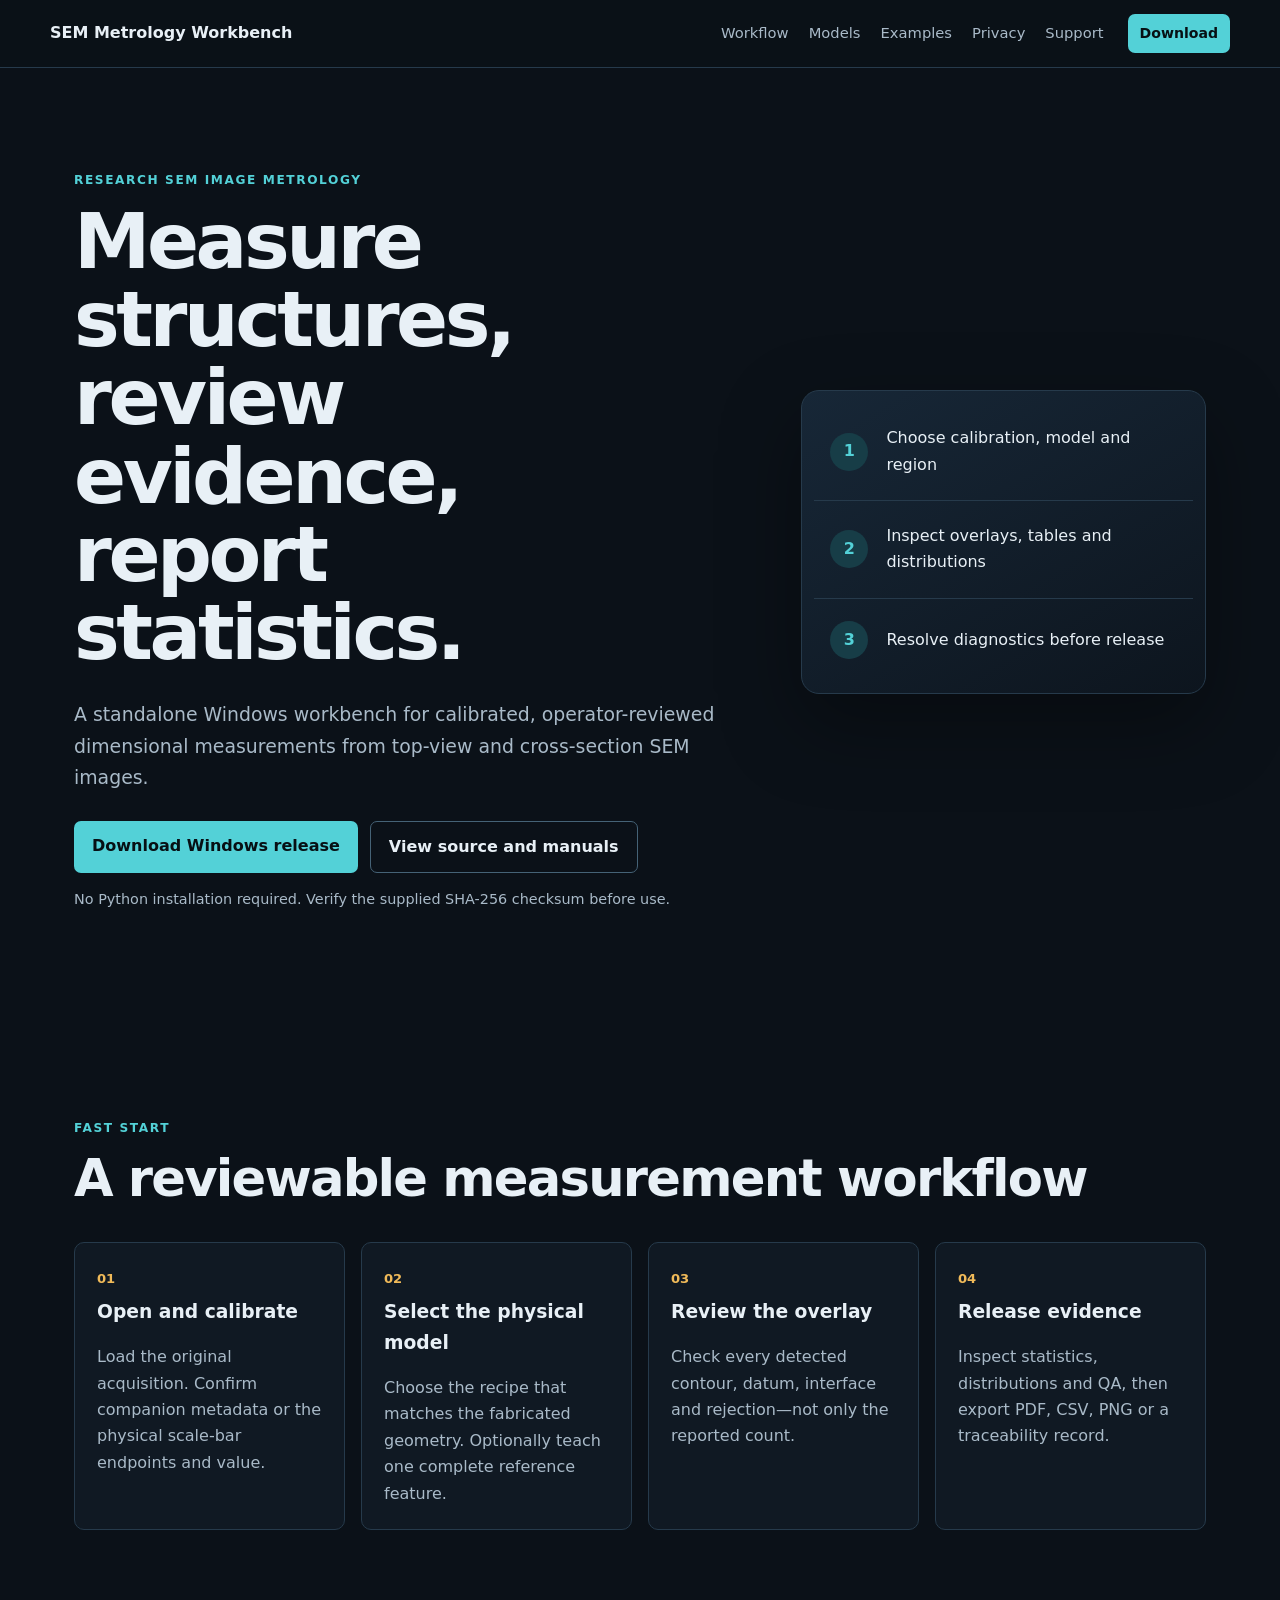
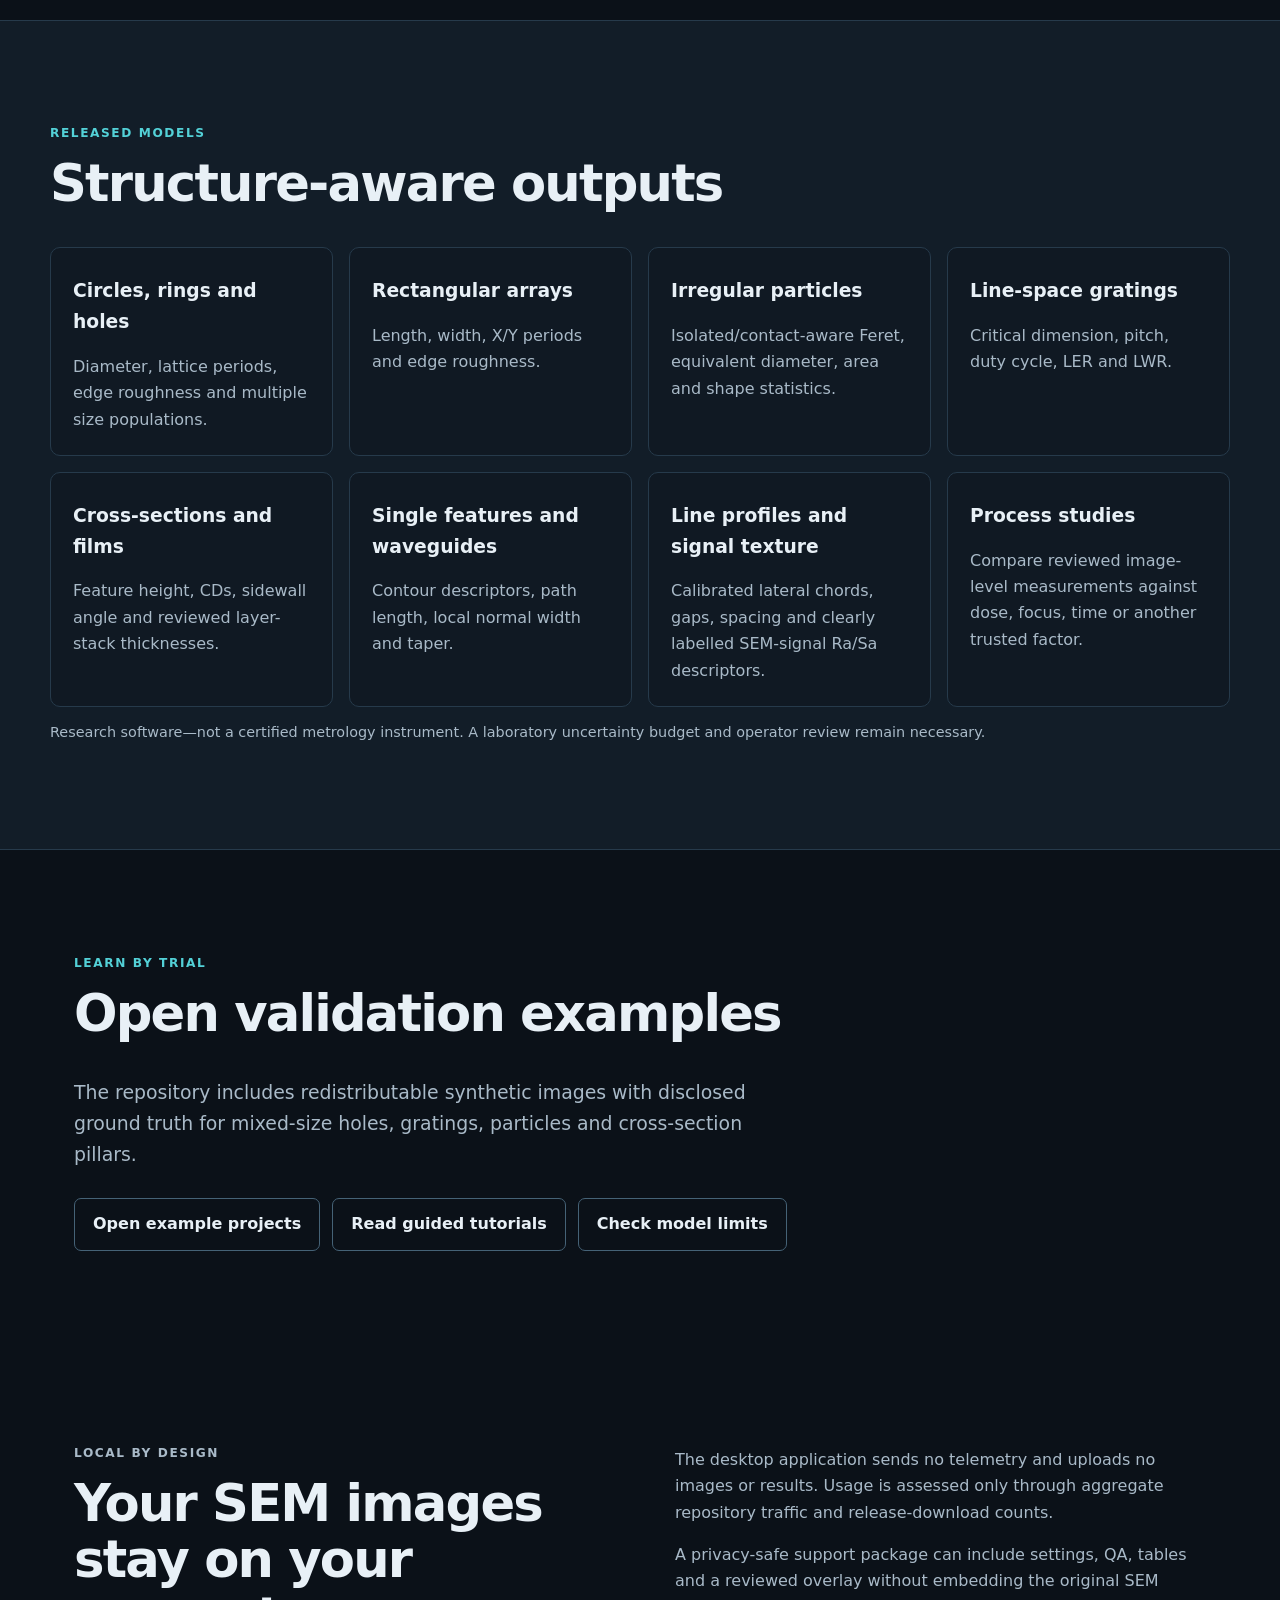
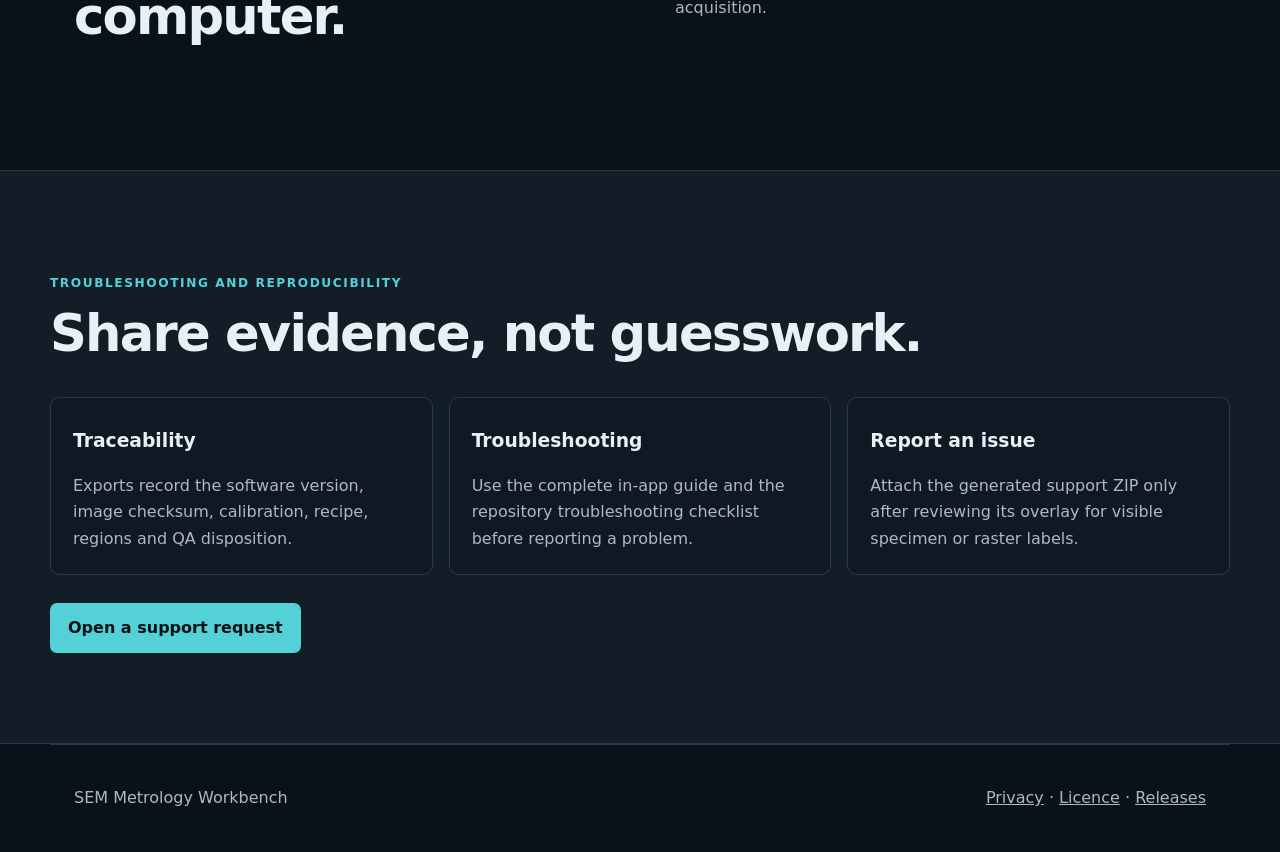
==== site/index.html @ 4bf7a7c6 "Add traceable exports and public release site" ====
<!doctype html>
<html lang="en">
<head>
  <meta charset="utf-8">
  <meta name="viewport" content="width=device-width, initial-scale=1">
  <meta name="description" content="Operator-guided dimensional metrology for SEM images: calibrated dimensions, distributions, QA and reproducible reports.">
  <title>SEM Metrology Workbench</title>
  <link rel="stylesheet" href="styles.css">
</head>
<body>
  <header class="topbar">
    <a class="brand" href="#top">SEM Metrology Workbench</a>
    <nav aria-label="Primary navigation">
      <a href="#workflow">Workflow</a><a href="#models">Models</a><a href="#examples">Examples</a><a href="#privacy">Privacy</a><a href="#support">Support</a>
    </nav>
    <a class="button small" href="https://github.com/KofiOsae/sem-metrology-workbench/releases/latest">Download</a>
  </header>

  <main id="top">
    <section class="hero">
      <div>
        <p class="eyebrow">Research SEM image metrology</p>
        <h1>Measure structures, review evidence, report statistics.</h1>
        <p class="lead">A standalone Windows workbench for calibrated, operator-reviewed dimensional measurements from top-view and cross-section SEM images.</p>
        <div class="actions">
          <a class="button" href="https://github.com/KofiOsae/sem-metrology-workbench/releases/latest">Download Windows release</a>
          <a class="button secondary" href="https://github.com/KofiOsae/sem-metrology-workbench">View source and manuals</a>
        </div>
        <p class="note">No Python installation required. Verify the supplied SHA-256 checksum before use.</p>
      </div>
      <div class="workflow-card" aria-label="Three-stage workbench workflow">
        <div><b>1</b><span>Choose calibration, model and region</span></div>
        <div><b>2</b><span>Inspect overlays, tables and distributions</span></div>
        <div><b>3</b><span>Resolve diagnostics before release</span></div>
      </div>
    </section>

    <section id="workflow" class="section">
      <p class="eyebrow">Fast start</p><h2>A reviewable measurement workflow</h2>
      <div class="steps">
        <article><span>01</span><h3>Open and calibrate</h3><p>Load the original acquisition. Confirm companion metadata or the physical scale-bar endpoints and value.</p></article>
        <article><span>02</span><h3>Select the physical model</h3><p>Choose the recipe that matches the fabricated geometry. Optionally teach one complete reference feature.</p></article>
        <article><span>03</span><h3>Review the overlay</h3><p>Check every detected contour, datum, interface and rejection—not only the reported count.</p></article>
        <article><span>04</span><h3>Release evidence</h3><p>Inspect statistics, distributions and QA, then export PDF, CSV, PNG or a traceability record.</p></article>
      </div>
    </section>

    <section id="models" class="section tinted">
      <p class="eyebrow">Released models</p><h2>Structure-aware outputs</h2>
      <div class="grid">
        <article><h3>Circles, rings and holes</h3><p>Diameter, lattice periods, edge roughness and multiple size populations.</p></article>
        <article><h3>Rectangular arrays</h3><p>Length, width, X/Y periods and edge roughness.</p></article>
        <article><h3>Irregular particles</h3><p>Isolated/contact-aware Feret, equivalent diameter, area and shape statistics.</p></article>
        <article><h3>Line-space gratings</h3><p>Critical dimension, pitch, duty cycle, LER and LWR.</p></article>
        <article><h3>Cross-sections and films</h3><p>Feature height, CDs, sidewall angle and reviewed layer-stack thicknesses.</p></article>
        <article><h3>Single features and waveguides</h3><p>Contour descriptors, path length, local normal width and taper.</p></article>
        <article><h3>Line profiles and signal texture</h3><p>Calibrated lateral chords, gaps, spacing and clearly labelled SEM-signal Ra/Sa descriptors.</p></article>
        <article><h3>Process studies</h3><p>Compare reviewed image-level measurements against dose, focus, time or another trusted factor.</p></article>
      </div>
      <p class="note">Research software—not a certified metrology instrument. A laboratory uncertainty budget and operator review remain necessary.</p>
    </section>

    <section id="examples" class="section">
      <p class="eyebrow">Learn by trial</p><h2>Open validation examples</h2>
      <p class="intro">The repository includes redistributable synthetic images with disclosed ground truth for mixed-size holes, gratings, particles and cross-section pillars.</p>
      <div class="actions">
        <a class="button secondary" href="https://github.com/KofiOsae/sem-metrology-workbench/tree/main/examples">Open example projects</a>
        <a class="button secondary" href="https://github.com/KofiOsae/sem-metrology-workbench/blob/main/docs/TUTORIALS.md">Read guided tutorials</a>
        <a class="button secondary" href="https://github.com/KofiOsae/sem-metrology-workbench/blob/main/docs/CAPABILITY_MATRIX.md">Check model limits</a>
      </div>
    </section>

    <section id="privacy" class="section split">
      <div><p class="eyebrow">Local by design</p><h2>Your SEM images stay on your computer.</h2></div>
      <div><p>The desktop application sends no telemetry and uploads no images or results. Usage is assessed only through aggregate repository traffic and release-download counts.</p><p>A privacy-safe support package can include settings, QA, tables and a reviewed overlay without embedding the original SEM acquisition.</p></div>
    </section>

    <section id="support" class="section tinted">
      <p class="eyebrow">Troubleshooting and reproducibility</p><h2>Share evidence, not guesswork.</h2>
      <div class="grid three">
        <article><h3>Traceability</h3><p>Exports record the software version, image checksum, calibration, recipe, regions and QA disposition.</p></article>
        <article><h3>Troubleshooting</h3><p>Use the complete in-app guide and the repository troubleshooting checklist before reporting a problem.</p></article>
        <article><h3>Report an issue</h3><p>Attach the generated support ZIP only after reviewing its overlay for visible specimen or raster labels.</p></article>
      </div>
      <div class="actions"><a class="button" href="https://github.com/KofiOsae/sem-metrology-workbench/issues/new/choose">Open a support request</a></div>
    </section>
  </main>

  <footer><span>SEM Metrology Workbench</span><span><a href="https://github.com/KofiOsae/sem-metrology-workbench/blob/main/PRIVACY.md">Privacy</a> · <a href="https://github.com/KofiOsae/sem-metrology-workbench/blob/main/LICENSE">Licence</a> · <a href="https://github.com/KofiOsae/sem-metrology-workbench/releases">Releases</a></span></footer>
</body>
</html>
---- site/styles.css ----
:root{--ink:#e8f0f6;--muted:#a9bac8;--navy:#0b1118;--panel:#121d28;--line:#263a4b;--cyan:#53d1d7;--cyan2:#0c9097;--amber:#f0ba59;--max:1180px}*{box-sizing:border-box}html{scroll-behavior:smooth}body{margin:0;background:var(--navy);color:var(--ink);font:16px/1.65 system-ui,-apple-system,"Segoe UI",sans-serif}a{color:inherit}.topbar{position:sticky;top:0;z-index:5;display:flex;align-items:center;gap:24px;padding:14px max(20px,calc((100% - var(--max))/2));background:rgba(11,17,24,.94);border-bottom:1px solid var(--line);backdrop-filter:blur(12px)}.brand{font-weight:750;text-decoration:none;white-space:nowrap}.topbar nav{display:flex;gap:20px;margin-left:auto}.topbar nav a{color:var(--muted);text-decoration:none;font-size:.92rem}.topbar nav a:hover{color:var(--cyan)}main{overflow:hidden}.hero,.section{max-width:var(--max);margin:auto;padding:90px 24px}.hero{min-height:650px;display:grid;grid-template-columns:1.3fr .8fr;gap:70px;align-items:center}.eyebrow{text-transform:uppercase;letter-spacing:.13em;font-size:.76rem;font-weight:800;color:var(--cyan)}h1{font-size:clamp(2.7rem,6vw,5.4rem);line-height:1.02;letter-spacing:-.045em;margin:.15em 0 .35em;max-width:900px}h2{font-size:clamp(2rem,4vw,3.3rem);line-height:1.1;letter-spacing:-.035em;margin:.2em 0 .7em}h3{margin:.3em 0}.lead,.intro{font-size:1.18rem;color:var(--muted);max-width:720px}.actions{display:flex;flex-wrap:wrap;gap:12px;margin-top:28px}.button{display:inline-block;padding:12px 18px;border-radius:7px;background:var(--cyan);color:#071014;font-weight:750;text-decoration:none}.button:hover{background:#7be4e8}.button.secondary{background:transparent;color:var(--ink);border:1px solid #456276}.button.small{padding:8px 12px;font-size:.88rem}.note{color:var(--muted);font-size:.9rem}.workflow-card{border:1px solid var(--line);border-radius:18px;padding:12px;background:linear-gradient(150deg,#172737,#0d151e);box-shadow:0 30px 80px rgba(0,0,0,.35)}.workflow-card div{display:grid;grid-template-columns:44px 1fr;gap:12px;align-items:center;padding:22px 16px;border-bottom:1px solid var(--line)}.workflow-card div:last-child{border:0}.workflow-card b{display:grid;place-items:center;width:38px;height:38px;border-radius:50%;background:#173d47;color:var(--cyan)}.tinted{max-width:none;padding-left:max(24px,calc((100% - var(--max))/2));padding-right:max(24px,calc((100% - var(--max))/2));background:var(--panel);border-block:1px solid var(--line)}.steps,.grid{display:grid;grid-template-columns:repeat(4,1fr);gap:16px}.grid{grid-template-columns:repeat(4,1fr)}.grid.three{grid-template-columns:repeat(3,1fr)}article{padding:22px;border:1px solid var(--line);border-radius:10px;background:#101923}article p{color:var(--muted);margin-bottom:0}.steps span{color:var(--amber);font-size:.82rem;font-weight:800}.split{display:grid;grid-template-columns:1fr 1fr;gap:70px}.split p{color:var(--muted)}footer{max-width:var(--max);margin:auto;padding:40px 24px;display:flex;justify-content:space-between;color:var(--muted);border-top:1px solid var(--line)}@media(max-width:900px){.topbar nav{display:none}.hero{grid-template-columns:1fr;min-height:auto;gap:35px}.steps,.grid,.grid.three{grid-template-columns:repeat(2,1fr)}.split{grid-template-columns:1fr;gap:10px}}@media(max-width:560px){.topbar{gap:10px}.topbar .small{display:none}.hero,.section{padding:58px 18px}.steps,.grid,.grid.three{grid-template-columns:1fr}footer{flex-direction:column;gap:10px}}
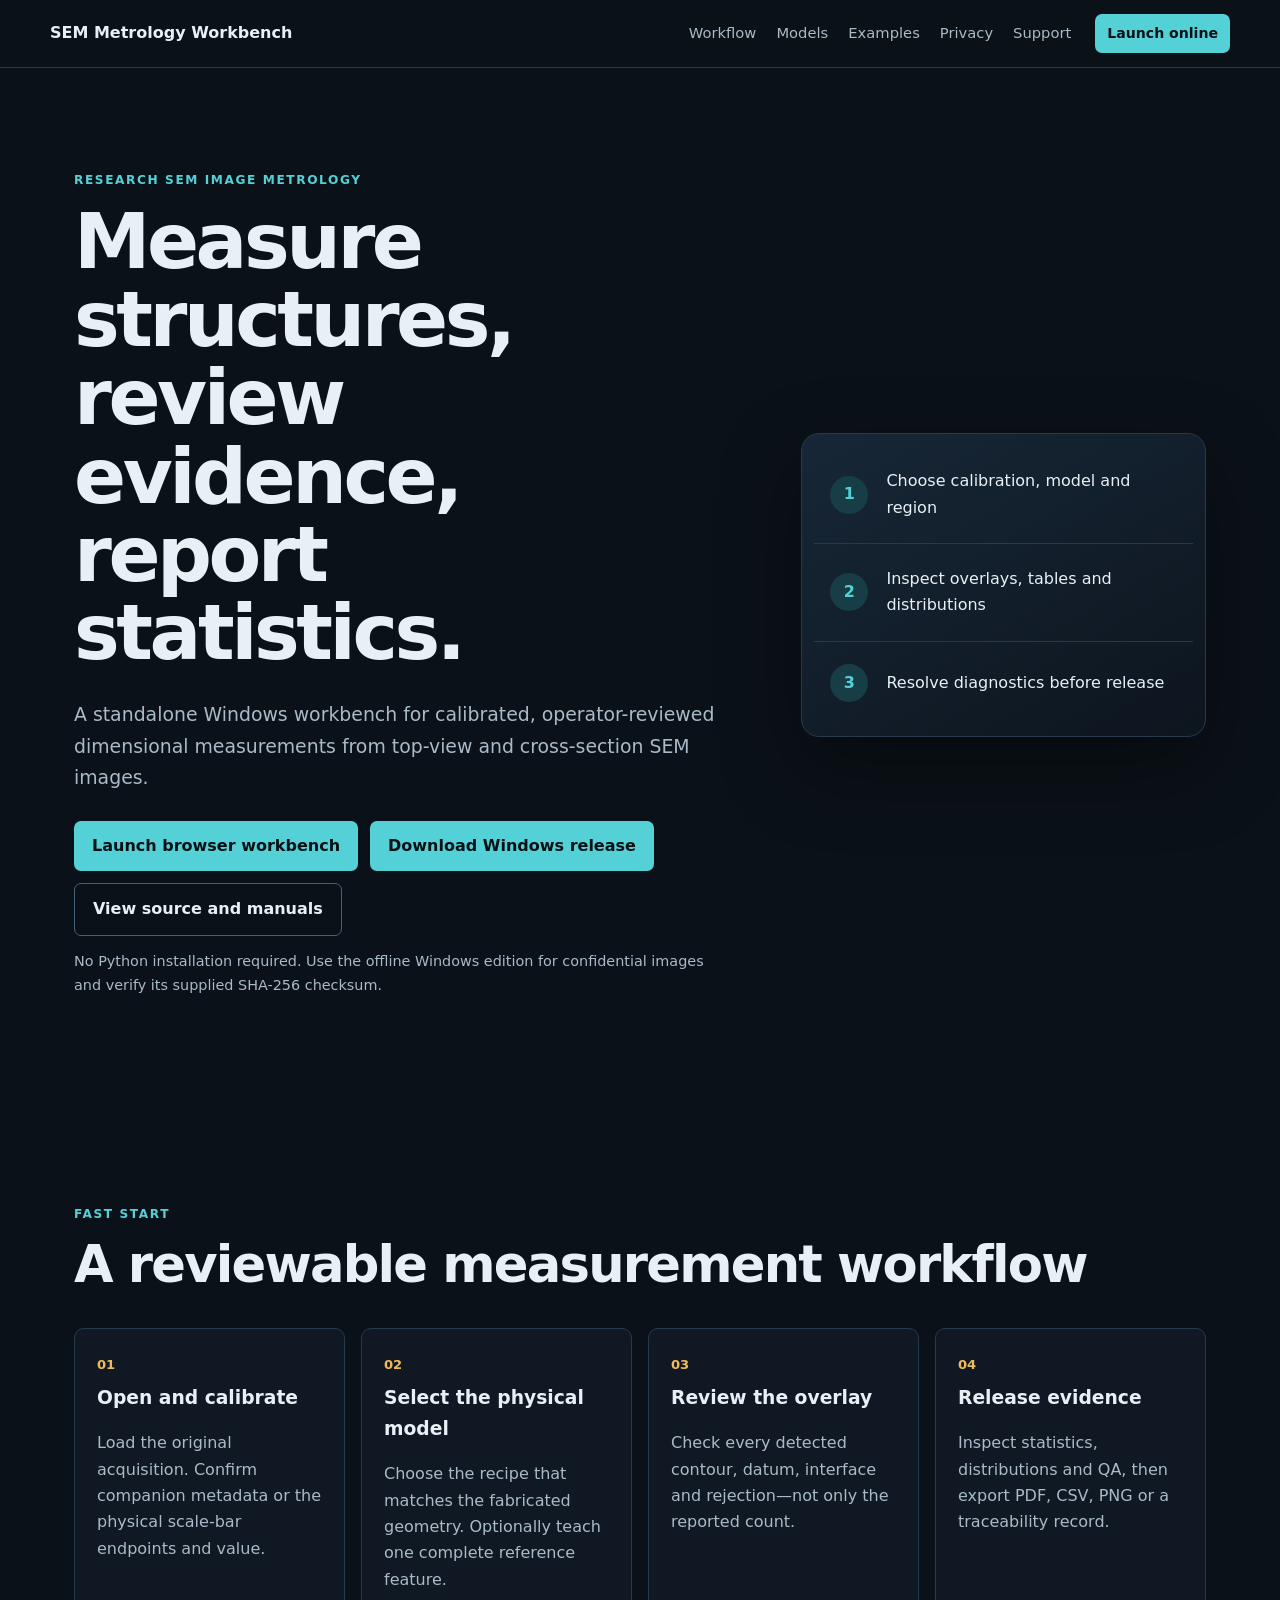
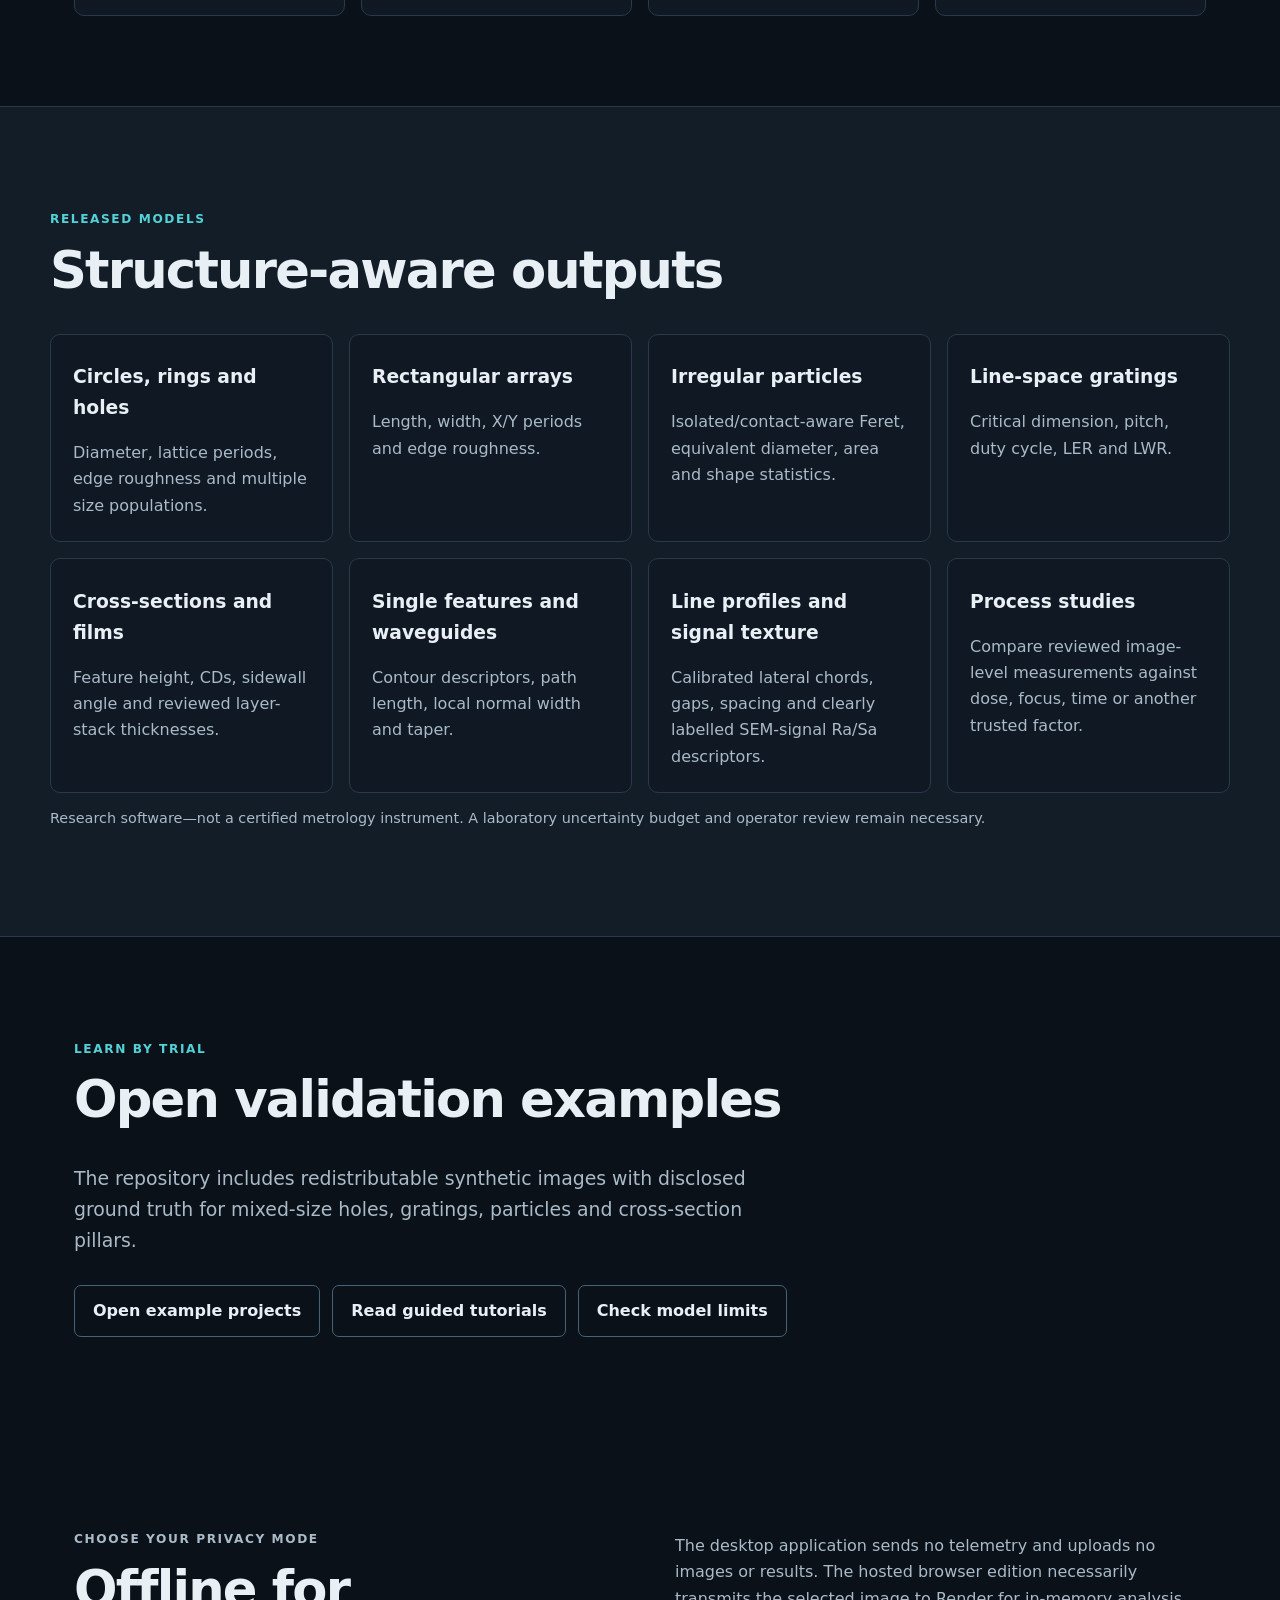
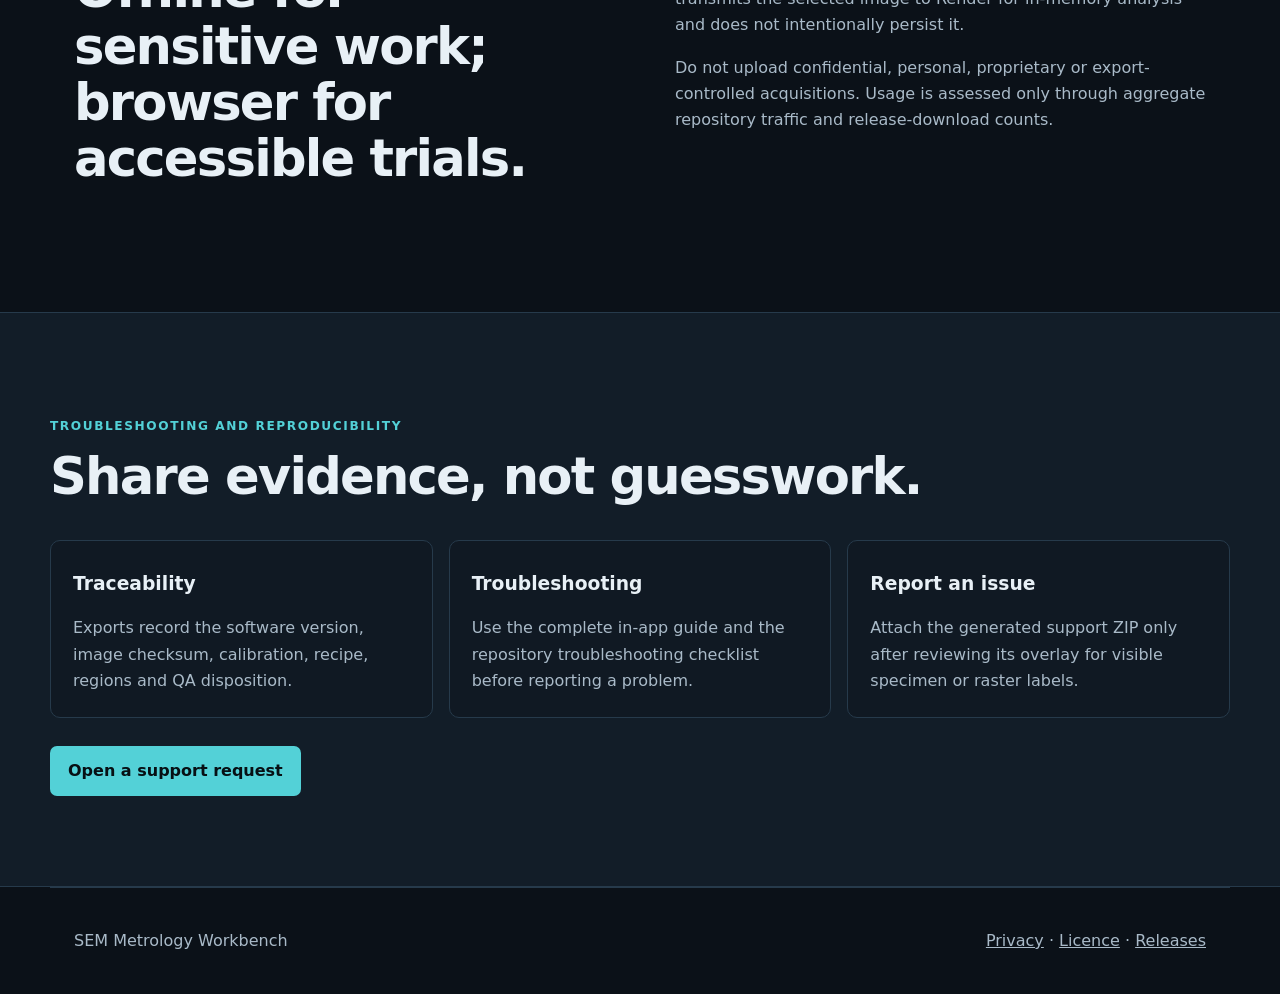
==== commit 6e377131: "Link hosted workbench from release site" ====
--- a/site/index.html
+++ b/site/index.html
@@ -13,7 +13,7 @@
     <nav aria-label="Primary navigation">
       <a href="#workflow">Workflow</a><a href="#models">Models</a><a href="#examples">Examples</a><a href="#privacy">Privacy</a><a href="#support">Support</a>
     </nav>
-    <a class="button small" href="https://github.com/KofiOsae/sem-metrology-workbench/releases/latest">Download</a>
+    <a class="button small" href="https://sem-metrology-workbench-app.onrender.com/">Launch online</a>
   </header>
 
   <main id="top">
@@ -23,10 +23,11 @@
         <h1>Measure structures, review evidence, report statistics.</h1>
         <p class="lead">A standalone Windows workbench for calibrated, operator-reviewed dimensional measurements from top-view and cross-section SEM images.</p>
         <div class="actions">
+          <a class="button" href="https://sem-metrology-workbench-app.onrender.com/">Launch browser workbench</a>
           <a class="button" href="https://github.com/KofiOsae/sem-metrology-workbench/releases/latest">Download Windows release</a>
           <a class="button secondary" href="https://github.com/KofiOsae/sem-metrology-workbench">View source and manuals</a>
         </div>
-        <p class="note">No Python installation required. Verify the supplied SHA-256 checksum before use.</p>
+        <p class="note">No Python installation required. Use the offline Windows edition for confidential images and verify its supplied SHA-256 checksum.</p>
       </div>
       <div class="workflow-card" aria-label="Three-stage workbench workflow">
         <div><b>1</b><span>Choose calibration, model and region</span></div>
@@ -71,8 +72,8 @@
     </section>
 
     <section id="privacy" class="section split">
-      <div><p class="eyebrow">Local by design</p><h2>Your SEM images stay on your computer.</h2></div>
-      <div><p>The desktop application sends no telemetry and uploads no images or results. Usage is assessed only through aggregate repository traffic and release-download counts.</p><p>A privacy-safe support package can include settings, QA, tables and a reviewed overlay without embedding the original SEM acquisition.</p></div>
+      <div><p class="eyebrow">Choose your privacy mode</p><h2>Offline for sensitive work; browser for accessible trials.</h2></div>
+      <div><p>The desktop application sends no telemetry and uploads no images or results. The hosted browser edition necessarily transmits the selected image to Render for in-memory analysis and does not intentionally persist it.</p><p>Do not upload confidential, personal, proprietary or export-controlled acquisitions. Usage is assessed only through aggregate repository traffic and release-download counts.</p></div>
     </section>
 
     <section id="support" class="section tinted">
